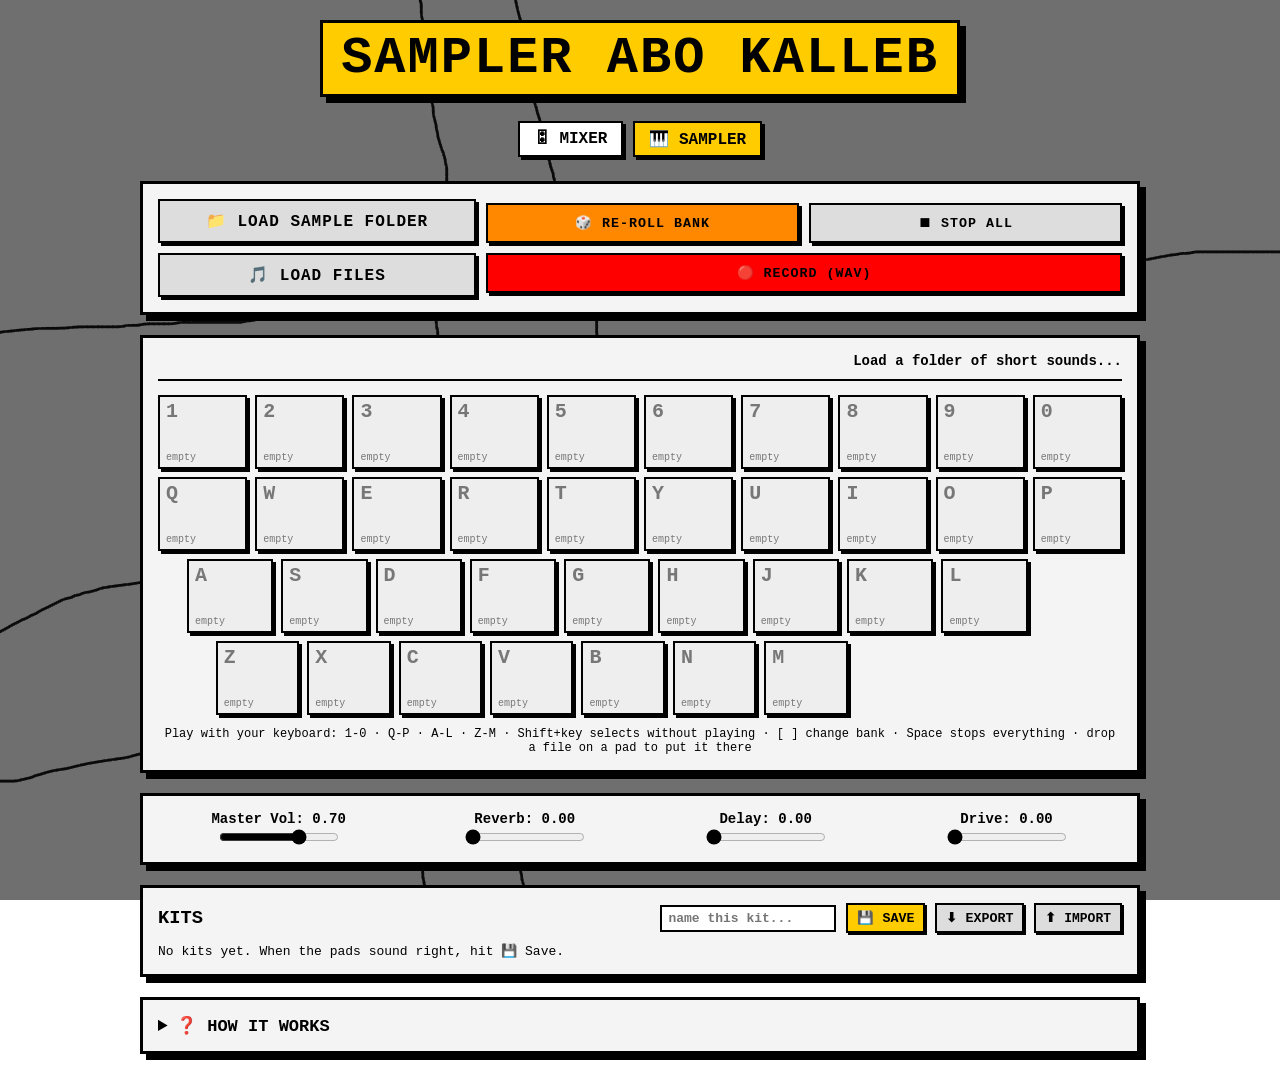
==== sampler.html @ 79e9f361 "Add the sampler: short sounds on the computer keyboard sampler.html maps up to 36 sounds per bank to" ====
<!DOCTYPE html>
<html lang="en">
<head>
    <meta charset="UTF-8">
    <meta name="viewport" content="width=device-width, initial-scale=1.0">
    <title>🐋 AL HUT Sampler 🐋</title>
    <link rel="stylesheet" href="shared/style.css">
    <style>
        .page-title {
            margin: 0 auto 4px; font-size: clamp(28px, 7vw, 52px); text-transform: uppercase; letter-spacing: 2px;
            background: var(--accent); border: 3px solid var(--border-color); box-shadow: 6px 6px 0 var(--border-color);
            padding: 6px 18px; text-align: center;
        }

        .bank-bar { display: flex; gap: 8px; flex-wrap: wrap; align-items: center; }
        .bank-bar button { padding: 6px 10px; font-size: 13px; }

        /* the pad grid mirrors the keyboard: each row is offset like the real keys */
        .pads { display: flex; flex-direction: column; gap: 8px; margin-top: 14px; }
        .pad-row { display: grid; grid-template-columns: repeat(10, minmax(0, 1fr)); gap: 8px; }
        .pad-row[data-row="2"] { padding-left: 3%; }
        .pad-row[data-row="3"] { padding-left: 6%; }
        .pad {
            position: relative; min-height: 74px; padding: 5px 6px 4px; box-sizing: border-box;
            background: #fff; border: 2px solid var(--border-color); box-shadow: 3px 3px 0 var(--border-color);
            cursor: pointer; user-select: none; touch-action: none; overflow: hidden;
            display: flex; flex-direction: column; justify-content: space-between;
        }
        .pad.empty { background: #eee; color: #777; }
        .pad.selected { outline: 3px solid var(--sync); outline-offset: 1px; }
        .pad.on { background: var(--accent); }
        .pad.hit { transform: translate(2px, 2px); box-shadow: 1px 1px 0 var(--border-color); background: var(--success); }
        .pad.loading { opacity: 0.5; }
        .pad-key { font-size: 20px; font-weight: bold; line-height: 1; }
        .pad-mode { position: absolute; top: 5px; right: 6px; font-size: 10px; font-weight: bold; }
        .pad-name { font-size: 10px; white-space: nowrap; overflow: hidden; text-overflow: ellipsis; }
        .pad canvas { width: 100%; height: 18px; display: block; }

        .editor-head { display: flex; align-items: center; gap: 10px; flex-wrap: wrap; }
        .editor-name { flex: 1; min-width: 160px; font-weight: bold; overflow: hidden; text-overflow: ellipsis; white-space: nowrap; }
        canvas#ed-wave {
            width: 100%; height: 90px; display: block; margin: 12px 0; box-sizing: border-box;
            border: 2px solid var(--border-color); background: #fff; cursor: ew-resize; touch-action: pan-y;
        }
        .ed-controls { display: flex; gap: 14px; flex-wrap: wrap; align-items: center; justify-content: space-around; }
        .seg { display: flex; }
        .seg button { box-shadow: none; padding: 6px 10px; font-size: 12px; background: #ddd; }
        .seg button + button { border-left: 0; }
        .seg button.btn-on { background: var(--accent); }
        .ed-actions { display: flex; gap: 8px; flex-wrap: wrap; margin-top: 14px; }
        #editor[hidden] { display: none; }

        @media (max-width: 700px) {
            .pad-row { gap: 4px; }
            .pad { min-height: 54px; padding: 3px; }
            .pad-key { font-size: 15px; }
            .pad-name, .pad canvas, .pad-mode { display: none; }
            .pad.mode-loop, .pad.mode-gate { border-style: dashed; }
        }
    </style>
</head>
<body>

    <a href="/" class="back-btn" title="Back to main" aria-label="Back to main" hidden>←</a>
    <script>
        // Only on the home site; on itch.io, GitHub or a local copy there is no "main" to go back to.
        if (/(^|\.)alhutmusic\.com$/.test(location.hostname)) document.querySelector('.back-btn').hidden = false;
    </script>

    <div id="drop-overlay" hidden>Drop a folder to fill the pads, or drop a file onto one pad</div>

    <div class="container">
        <h1 class="page-title">Sampler Abo Kalleb</h1>
        <div class="page-tabs"><a href="index.html">🎛 Mixer</a><a href="sampler.html" class="current">🎹 Sampler</a></div>

        <div class="frame row">
            <div class="col">
                <label for="folder-upload" class="file-label">📁 Load Sample Folder</label>
                <input type="file" id="folder-upload" webkitdirectory directory multiple>
                <label for="files-upload" class="file-label">🎵 Load Files</label>
                <input type="file" id="files-upload" multiple accept="audio/*,.mp3,.wav,.flac,.ogg,.oga,.m4a,.aac,.aif,.aiff,.opus,.webm">
            </div>
            <div class="col" style="flex: 2;">
                <div class="row">
                    <button class="btn-orange" style="flex: 1;" onclick="rerollBank()" title="Fill every pad of this bank with other sounds from its folder">🎲 Re-roll Bank</button>
                    <button class="btn-grey" style="flex: 1;" onclick="stopAll()" title="Space">⏹ Stop All</button>
                </div>
                <div class="row">
                    <button id="btn-record" class="btn-record" style="flex: 1;" onclick="toggleRecord()">🔴 RECORD (WAV)</button>
                </div>
            </div>
        </div>

        <div class="frame">
            <div class="row" style="border-bottom: 2px solid var(--border-color); padding-bottom: 10px;">
                <div class="bank-bar" id="bank-bar"></div>
                <div id="status-label">Load a folder of short sounds...</div>
            </div>
            <div class="pads" id="pads"></div>
            <div class="hint">Play with your keyboard: 1-0 · Q-P · A-L · Z-M · Shift+key selects without playing · [ ] change bank · Space stops everything · drop a file on a pad to put it there</div>
        </div>

        <div class="frame" id="editor" hidden>
            <div class="editor-head">
                <h3 id="ed-key">Pad</h3>
                <span class="editor-name" id="ed-name"></span>
                <button class="btn-small" onclick="previewSelected()">▶ Play</button>
            </div>
            <canvas id="ed-wave" title="Drag to set where the sound starts and ends"></canvas>
            <div class="ed-controls">
                <div class="seg" id="ed-mode">
                    <button data-mode="shot" title="Plays to the end every time you hit it">One-shot</button>
                    <button data-mode="gate" title="Plays while the key is held">Hold</button>
                    <button data-mode="loop" title="First hit starts a loop, next hit stops it">Loop</button>
                </div>
                <div class="slider-container">
                    <label>Vol: <span id="ed-val-vol"></span></label>
                    <input type="range" id="ed-vol" min="0" max="1.5" step="0.01">
                </div>
                <div class="slider-container">
                    <label>Pitch: <span id="ed-val-pitch"></span></label>
                    <input type="range" id="ed-pitch" min="-24" max="24" step="1">
                </div>
                <div class="slider-container">
                    <label>Pan: <span id="ed-val-pan"></span></label>
                    <input type="range" id="ed-pan" min="-1" max="1" step="0.01">
                </div>
                <label class="bpm-box" title="Pads in the same group cut each other off, like an open and closed hi-hat">Choke
                    <select id="ed-choke">
                        <option value="0">none</option><option value="1">1</option><option value="2">2</option><option value="3">3</option><option value="4">4</option>
                    </select>
                </label>
                <button class="btn-grey btn-small" id="ed-reverse" title="Play backwards">⇆ Reverse</button>
            </div>
            <div class="ed-actions">
                <button class="btn-orange btn-small" onclick="rerollPad(selectedBank(), selected)" title="Swap in another sound from this folder">🎲 Re-roll</button>
                <button class="btn-grey btn-small" onclick="chopSelected(4)" title="Cut this sound into equal parts on this pad and the ones after it">✂ Chop 4</button>
                <button class="btn-grey btn-small" onclick="chopSelected(8)">✂ Chop 8</button>
                <button class="btn-grey btn-small" onclick="chopSelected(16)">✂ Chop 16</button>
                <button class="btn-grey btn-small" onclick="resetTrim()">↔ Full Length</button>
                <button class="btn-grey btn-small" onclick="clearPad()">✕ Clear Pad</button>
            </div>
        </div>

        <div class="frame">
            <div class="row" style="justify-content: space-around;">
                <div class="slider-container">
                    <label>Master Vol: <span id="val-master">0.70</span></label>
                    <input type="range" id="sl-master" min="0" max="1" value="0.7" step="0.01">
                </div>
                <div class="slider-container">
                    <label>Reverb: <span id="val-reverb">0.00</span></label>
                    <input type="range" id="sl-reverb" min="0" max="1" value="0" step="0.01">
                </div>
                <div class="slider-container">
                    <label>Delay: <span id="val-delay">0.00</span></label>
                    <input type="range" id="sl-delay" min="0" max="1" value="0" step="0.01">
                </div>
                <div class="slider-container">
                    <label>Drive: <span id="val-drive">0.00</span></label>
                    <input type="range" id="sl-drive" min="0" max="1" value="0" step="0.01">
                </div>
            </div>
        </div>

        <div class="frame">
            <div class="row">
                <h3>Kits</h3>
                <div class="row" style="justify-content: flex-end;">
                    <input type="text" id="kit-name" placeholder="name this kit..." maxlength="80">
                    <button class="btn-small" onclick="saveKit()">💾 Save</button>
                    <button class="btn-grey btn-small" onclick="exportKits()">⬇ Export</button>
                    <label for="kit-import" class="file-label btn-small">⬆ Import</label>
                    <input type="file" id="kit-import" accept=".json,application/json">
                </div>
            </div>
            <div id="kit-list"></div>
        </div>

        <details class="frame">
            <summary>❓ How it works</summary>
            <p>Load a folder of short sounds (or drop one anywhere). Each subfolder becomes a <b>bank</b> of up to 36 pads, laid out like your keyboard. Hit the keys to play. Everything stays on your computer; nothing is uploaded.</p>
            <ul>
                <li>Click a pad (or Shift+its key) to edit it: drag on the waveform to set where it starts and ends, pick <b>One-shot</b>, <b>Hold</b> (plays while the key is down) or <b>Loop</b> (hit once to start, again to stop), and set volume, pitch, pan and reverse.</li>
                <li><b>Choke</b> groups cut each other off: put an open and a closed hi-hat in the same group.</li>
                <li><b>🎲 Re-roll</b> swaps a pad, or the whole bank, for other sounds from the same folder, so the archive keeps surprising you.</li>
                <li><b>✂ Chop</b> cuts a longer sound into 4, 8 or 16 equal parts across the following pads.</li>
                <li>Drop a single file onto a pad to put it there. Pads keep the first 30 s of a sound (2 minutes when dropped on a pad).</li>
                <li><b>Kits</b> remember which sound sits on which key with all its settings. Load the same folder later and recall them.</li>
                <li><b>RECORD</b> captures what you play to a WAV file. Works on the keyboard layout you have, Arabic included: it's the key position that counts.</li>
            </ul>
        </details>
    </div>

    <script src="shared/core.js"></script>
    <script src="shared/dsp.js"></script>
    <script src="shared/master.js"></script>
    <script src="shared/recorder.js"></script>
    <script src="sampler.js"></script>
</body>
</html>
---- shared/style.css ----
/* Shared look for the mixer and the sampler: brutalist, raw. */
:root {
    /* Brutalist, raw color palette */
    --bg: #ffffff;
    --panel: #f4f4f4;
    --text: #000000;
    --accent: #ffcc00;
    --border-color: #000000;

    --success: #00ff00;
    --warning: #ff8800;
    --danger: #ff0000;

    --ambient: #990099;
    --sync: #00ffff;
}

body {
    font-family: 'Courier New', Courier, monospace;
    background-color: #ffffff;
    color: var(--text);
    margin: 0; padding: 20px;
    display: flex; flex-direction: column; align-items: center;
}
/* The animated background lives on its own fixed layer: scrolling no longer repaints it every frame. */
body::before {
    content: ''; position: fixed; inset: 0; z-index: -1;
    background: url('../your_background.gif') repeat;
    will-change: transform;
}

.main-logo {
    display: block; margin: 0 auto 20px auto; max-width: 100%; width: 400px; height: auto;
}

.container {
    width: 100%; max-width: 1000px;
    display: flex; flex-direction: column; gap: 20px;
}

.frame {
    background: var(--panel); padding: 15px;
    border: 3px solid var(--border-color);
    box-shadow: 6px 6px 0px var(--border-color);
    border-radius: 0;
}
.frame h3, #drawer h3 { margin: 0; color: var(--border-color); text-transform: uppercase; }

.row { display: flex; justify-content: space-between; align-items: center; gap: 10px; flex-wrap: wrap; }
.col { display: flex; flex-direction: column; flex: 1; gap: 10px; }

button {
    border: 2px solid var(--border-color); padding: 10px 15px; border-radius: 0;
    color: #000; font-weight: bold; cursor: pointer; transition: 0.1s;
    background-color: var(--accent); text-transform: uppercase;
    letter-spacing: 1px; box-shadow: 3px 3px 0px var(--border-color);
    font-family: inherit;
}
button:hover { transform: translate(2px, 2px); box-shadow: 1px 1px 0px var(--border-color); }
button:disabled { opacity: 0.5; cursor: not-allowed; }

.btn-grey { background: #dddddd; }
.btn-orange { background: var(--warning); }
.btn-play { background: var(--success); font-size: 16px; flex: 2; }
.btn-record { background: var(--danger); }
.btn-small { padding: 5px 9px; box-shadow: 2px 2px 0px var(--border-color); letter-spacing: 0; }
.btn-on { background: var(--accent) !important; }

input[type="file"] { display: none; }
.file-label {
    background-color: #dddddd; padding: 10px 15px; border: 2px solid var(--border-color);
    box-shadow: 3px 3px 0px var(--border-color); cursor: pointer; font-weight: bold;
    display: inline-block; text-align: center; color: #000; text-transform: uppercase;
    letter-spacing: 1px; transition: 0.1s;
}
.file-label:hover { background-color: #bbbbbb; transform: translate(2px, 2px); box-shadow: 1px 1px 0px var(--border-color); }
.file-label.btn-small { padding: 5px 9px; box-shadow: 2px 2px 0px var(--border-color); letter-spacing: 0; font-size: 13px; }

.slider-container { display: flex; flex-direction: column; align-items: center; font-size: 14px; color: #000; font-weight: bold; }
/* pan-y: a vertical swipe that starts on a slider scrolls the page instead of grabbing the knob */
input[type="range"] { cursor: pointer; width: 120px; accent-color: #000; touch-action: pan-y; }
input[type="number"], input[type="text"], select {
    font-family: inherit; font-weight: bold; font-size: 13px; color: #000; background: #fff;
    border: 2px solid var(--border-color); border-radius: 0; padding: 4px 6px;
}
input[type="number"] { width: 64px; }
select.btn-select {
    background: #dddddd; padding: 9px 8px; font-size: 13px; text-transform: uppercase;
    box-shadow: 3px 3px 0px var(--border-color); cursor: pointer;
}
select.btn-select.btn-on { background: var(--accent); }

#status-label { font-size: 14px; color: #000; text-align: right; font-weight: bold; flex: 1; min-width: 160px; }
.hint { font-size: 12px; margin-top: 12px; text-align: center; }
.mode-bar { display: flex; gap: 10px; flex-wrap: wrap; align-items: center; }
.bpm-box { display: flex; align-items: center; gap: 6px; font-weight: bold; font-size: 14px; }

.role-row, .snap-row {
    display: flex; align-items: center; gap: 12px; flex-wrap: wrap;
    background: #fff; border: 2px solid var(--border-color); padding: 8px 10px; margin-top: 10px;
}
.role-name, .snap-name { flex: 1; min-width: 140px; font-weight: bold; overflow: hidden; text-overflow: ellipsis; white-space: nowrap; }
.role-row label { font-weight: bold; font-size: 13px; }
.snap-info { font-size: 12px; }
.empty-note { font-size: 13px; margin-top: 10px; }
#roles-removed { margin-top: 14px; display: flex; gap: 8px; flex-wrap: wrap; align-items: center; font-size: 13px; font-weight: bold; }

details.frame summary { cursor: pointer; font-weight: bold; text-transform: uppercase; font-size: 17px; }
details.frame p, details.frame li { font-size: 14px; line-height: 1.5; }
/* settings drawer */
.menu-btn {
    position: fixed; top: 14px; right: 14px; z-index: 30;
    font-size: 22px; padding: 6px 13px; line-height: 1; background: #fff;
}
/* back to the main site, mirrors the settings button on the left */
.back-btn {
    position: fixed; top: 14px; left: 14px; z-index: 30;
    border: 2px solid var(--border-color); box-shadow: 3px 3px 0px var(--border-color);
    font-size: 22px; font-weight: bold; padding: 6px 13px; line-height: 1;
    background: #fff; color: #000; text-decoration: none; transition: 0.1s;
}
.back-btn:hover { transform: translate(2px, 2px); box-shadow: 1px 1px 0px var(--border-color); background: var(--accent); }
#drawer {
    position: fixed; top: 0; right: 0; height: 100%; width: min(440px, 100%); box-sizing: border-box;
    background: var(--panel); border-left: 3px solid var(--border-color); box-shadow: -6px 0 0 var(--border-color);
    padding: 18px 16px 40px; overflow-y: auto; z-index: 40;
    transform: translateX(110%); transition: transform 0.25s ease; visibility: hidden;
}
#drawer.open { transform: none; visibility: visible; }
#drawer h4 { margin: 22px 0 6px; text-transform: uppercase; font-size: 15px; border-bottom: 2px solid var(--border-color); padding-bottom: 4px; }
#drawer p { font-size: 13px; margin: 6px 0; line-height: 1.4; }
#drawer-backdrop { position: fixed; inset: 0; background: rgba(0, 0, 0, 0.25); z-index: 35; }
#drawer-backdrop[hidden] { display: none; }

#drop-overlay {
    position: fixed; inset: 0; z-index: 50; pointer-events: none;
    display: flex; align-items: center; justify-content: center;
    background: rgba(255, 204, 0, 0.85); border: 8px dashed #000;
    font-size: 28px; font-weight: bold; text-transform: uppercase; text-align: center; padding: 20px;
}
#drop-overlay[hidden] { display: none; }

@media (max-width: 600px) {
    body { padding: 10px; }
    .menu-btn { top: 8px; right: 8px; }
    .back-btn { top: 8px; left: 8px; }
}

/* switch between the mixer and the sampler */
.page-tabs { display: flex; justify-content: center; gap: 10px; margin-bottom: 4px; }
.page-tabs a {
    border: 2px solid var(--border-color); box-shadow: 3px 3px 0 var(--border-color); background: #fff;
    color: #000; text-decoration: none; font-weight: bold; text-transform: uppercase; padding: 6px 14px;
}
.page-tabs a:hover { transform: translate(2px, 2px); box-shadow: 1px 1px 0 var(--border-color); }
.page-tabs a.current { background: var(--accent); }
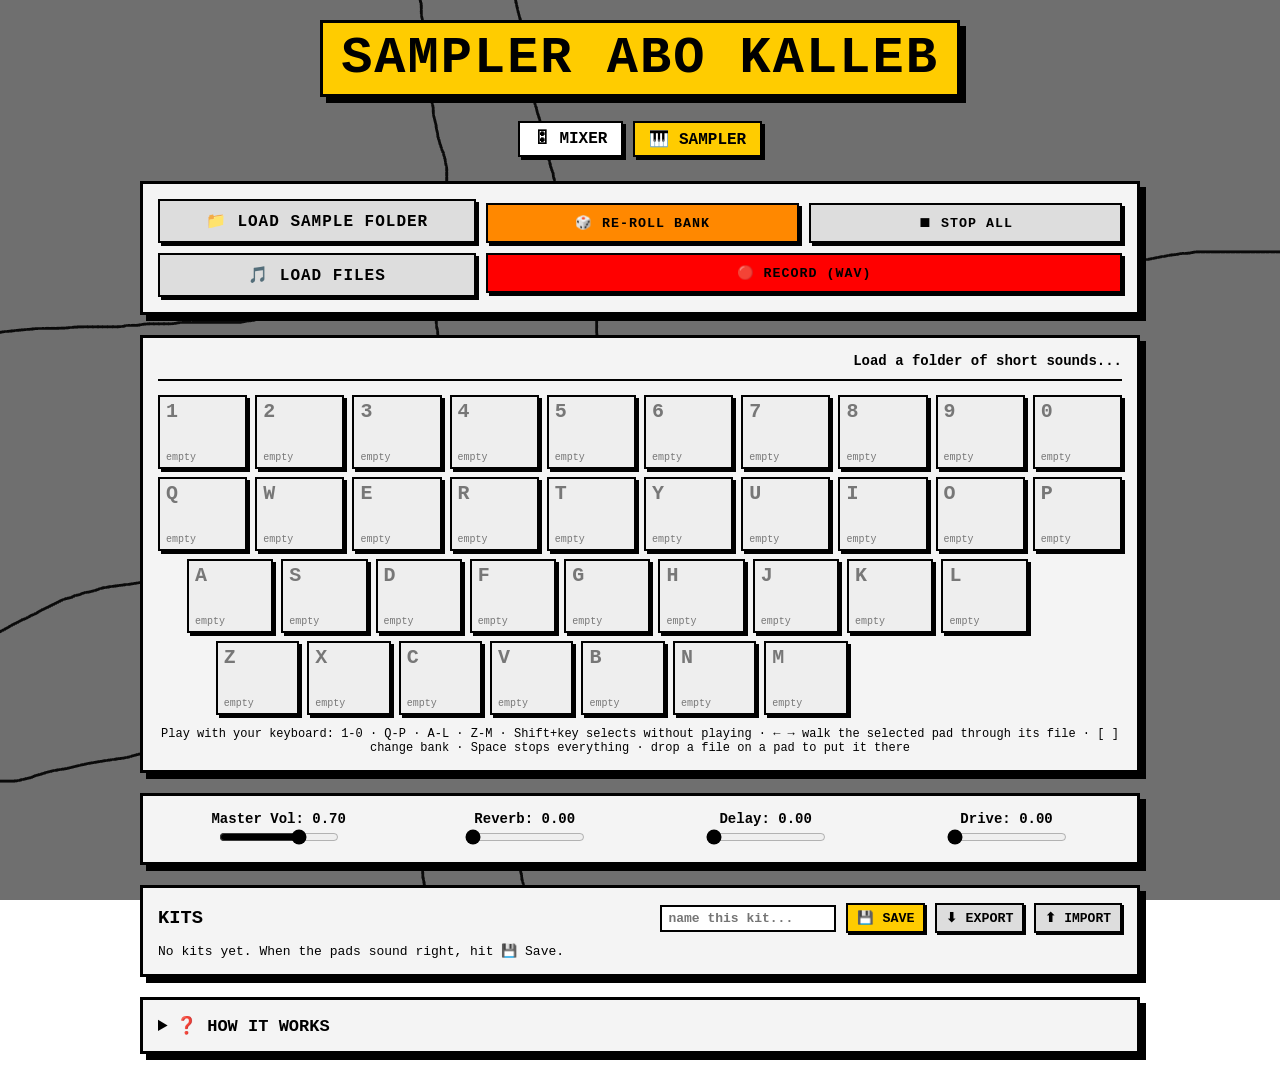
==== commit 2f05bff5: "Sampler: drag the selected part to move it, step it through the file with arrows Co-Authored-By: Cla" ====
--- a/sampler.html
+++ b/sampler.html
@@ -97,16 +97,18 @@
                 <div id="status-label">Load a folder of short sounds...</div>
             </div>
             <div class="pads" id="pads"></div>
-            <div class="hint">Play with your keyboard: 1-0 · Q-P · A-L · Z-M · Shift+key selects without playing · [ ] change bank · Space stops everything · drop a file on a pad to put it there</div>
+            <div class="hint">Play with your keyboard: 1-0 · Q-P · A-L · Z-M · Shift+key selects without playing · ← → walk the selected pad through its file · [ ] change bank · Space stops everything · drop a file on a pad to put it there</div>
         </div>
 
         <div class="frame" id="editor" hidden>
             <div class="editor-head">
                 <h3 id="ed-key">Pad</h3>
                 <span class="editor-name" id="ed-name"></span>
+                <button class="btn-grey btn-small" onclick="stepRegion(-1)" title="Move the part one length back (←)">◀</button>
                 <button class="btn-small" onclick="previewSelected()">▶ Play</button>
-            </div>
-            <canvas id="ed-wave" title="Drag to set where the sound starts and ends"></canvas>
+                <button class="btn-grey btn-small" onclick="stepRegion(1)" title="Move the part one length forward (→)">▶▶</button>
+            </div>
+            <canvas id="ed-wave" title="Drag the red edges to trim, drag the yellow part to move it"></canvas>
             <div class="ed-controls">
                 <div class="seg" id="ed-mode">
                     <button data-mode="shot" title="Plays to the end every time you hit it">One-shot</button>
@@ -181,7 +183,7 @@
             <summary>❓ How it works</summary>
             <p>Load a folder of short sounds (or drop one anywhere). Each subfolder becomes a <b>bank</b> of up to 36 pads, laid out like your keyboard. Hit the keys to play. Everything stays on your computer; nothing is uploaded.</p>
             <ul>
-                <li>Click a pad (or Shift+its key) to edit it: drag on the waveform to set where it starts and ends, pick <b>One-shot</b>, <b>Hold</b> (plays while the key is down) or <b>Loop</b> (hit once to start, again to stop), and set volume, pitch, pan and reverse.</li>
+                <li>Click a pad (or Shift+its key) to edit it: drag the red edges on the waveform to trim it, drag the yellow part to move it along the file (or step it with ← →), pick <b>One-shot</b>, <b>Hold</b> (plays while the key is down) or <b>Loop</b> (hit once to start, again to stop), and set volume, pitch, pan and reverse.</li>
                 <li><b>Choke</b> groups cut each other off: put an open and a closed hi-hat in the same group.</li>
                 <li><b>🎲 Re-roll</b> swaps a pad, or the whole bank, for other sounds from the same folder, so the archive keeps surprising you.</li>
                 <li><b>✂ Chop</b> cuts a longer sound into 4, 8 or 16 equal parts across the following pads.</li>
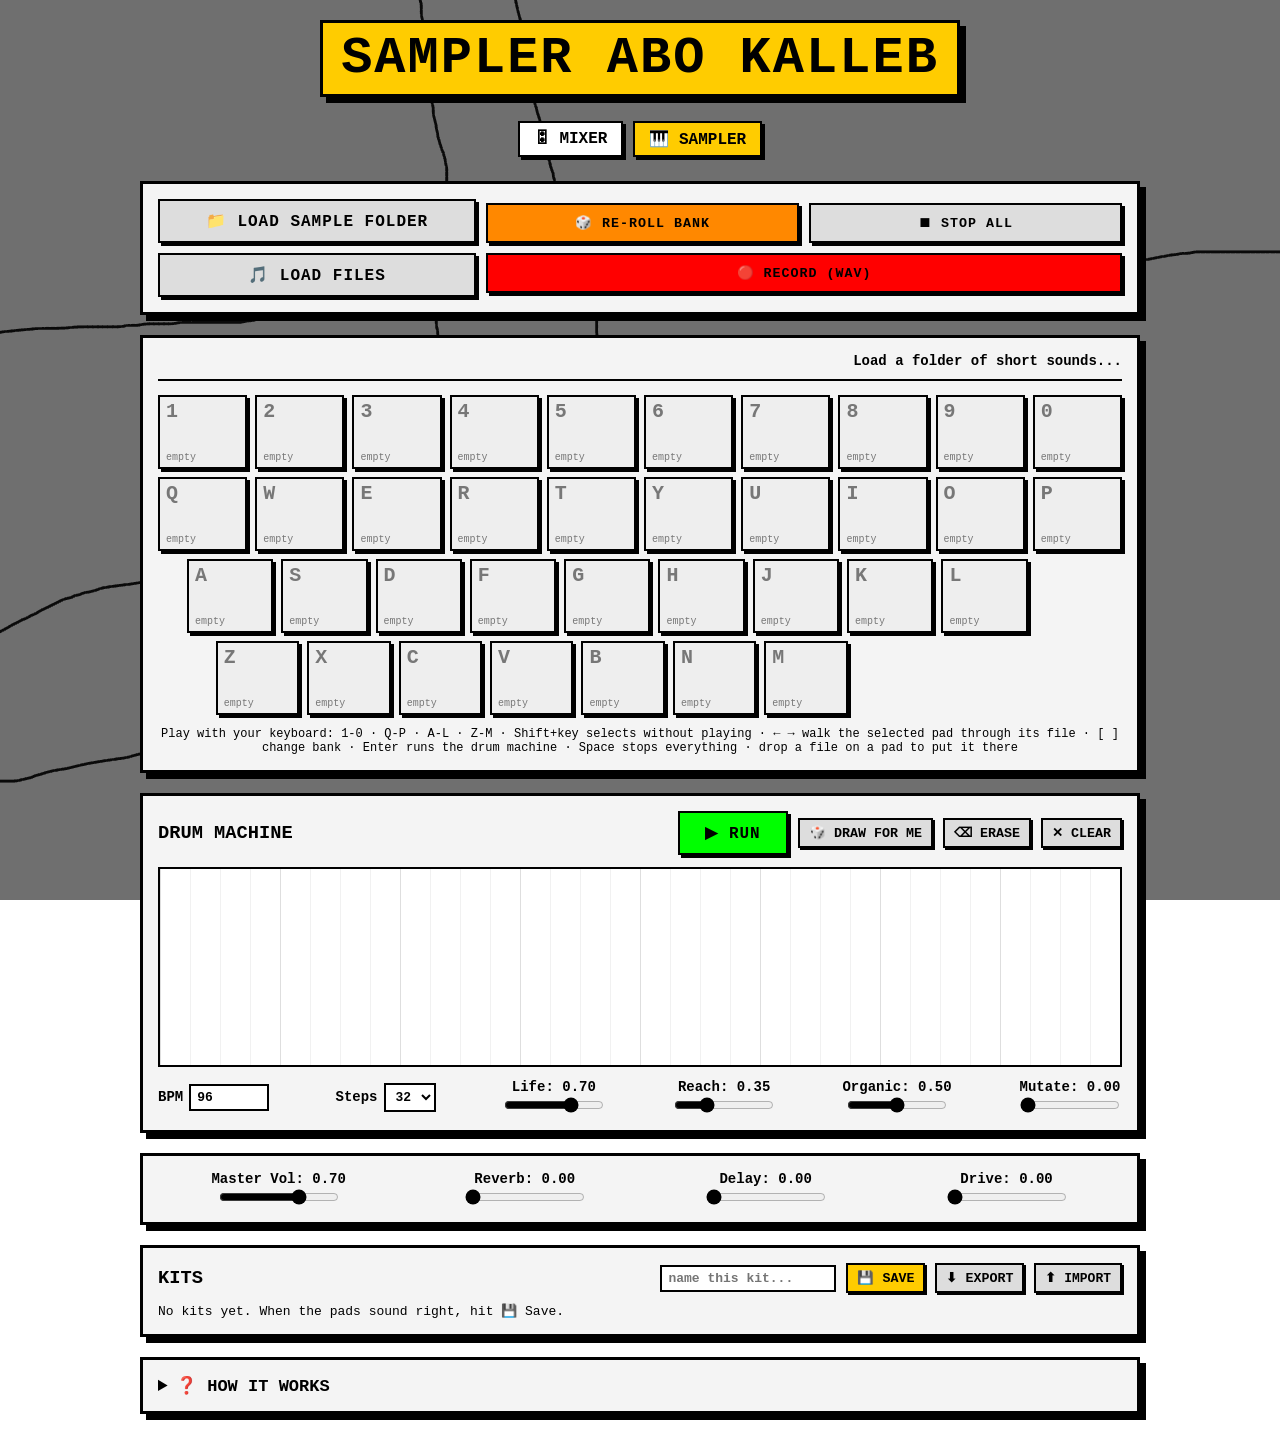
==== commit efab9848: "Sampler: drum machine guided by a drawn line Pads become elements with a click (pulse / drift / off)" ====
--- a/sampler.html
+++ b/sampler.html
@@ -33,8 +33,26 @@
         .pad.loading { opacity: 0.5; }
         .pad-key { font-size: 20px; font-weight: bold; line-height: 1; }
         .pad-mode { position: absolute; top: 5px; right: 6px; font-size: 10px; font-weight: bold; }
-        .pad-name { font-size: 10px; white-space: nowrap; overflow: hidden; text-overflow: ellipsis; }
+        .pad-name { padding-right: 16px; font-size: 10px; white-space: nowrap; overflow: hidden; text-overflow: ellipsis; }
         .pad canvas { width: 100%; height: 18px; display: block; }
+        /* drum machine state: hollow = off, yellow = pulse, green = drift */
+        .pad-seq {
+            position: absolute; right: 4px; bottom: 4px; width: 14px; height: 14px; box-sizing: border-box;
+            border: 2px solid var(--border-color); border-radius: 50%; background: #fff; cursor: pointer;
+        }
+        .pad-seq::after { content: ''; position: absolute; inset: -8px; }   /* bigger target for fingers */
+        .pad.empty .pad-seq { display: none; }
+        .pad.seq-1 .pad-seq { background: var(--accent); }
+        .pad.seq-2 .pad-seq { background: #00c896; }
+        .pad.seq-1 { border-color: #b38f00; }
+        .pad.seq-2 { border-color: #00a878; }
+
+        .machine-controls { display: flex; gap: 14px; flex-wrap: wrap; align-items: center; justify-content: space-between; margin-top: 12px; }
+        .machine-controls .slider-container input { width: 100px; }
+        canvas#m-draw {
+            width: 100%; height: 200px; display: block; margin-top: 12px; box-sizing: border-box;
+            border: 2px solid var(--border-color); background: #fff; cursor: crosshair; touch-action: none;
+        }
 
         .editor-head { display: flex; align-items: center; gap: 10px; flex-wrap: wrap; }
         .editor-name { flex: 1; min-width: 160px; font-weight: bold; overflow: hidden; text-overflow: ellipsis; white-space: nowrap; }
@@ -55,6 +73,7 @@
             .pad { min-height: 54px; padding: 3px; }
             .pad-key { font-size: 15px; }
             .pad-name, .pad canvas, .pad-mode { display: none; }
+            canvas#m-draw { height: 160px; }
             .pad.mode-loop, .pad.mode-gate { border-style: dashed; }
         }
     </style>
@@ -97,7 +116,42 @@
                 <div id="status-label">Load a folder of short sounds...</div>
             </div>
             <div class="pads" id="pads"></div>
-            <div class="hint">Play with your keyboard: 1-0 · Q-P · A-L · Z-M · Shift+key selects without playing · ← → walk the selected pad through its file · [ ] change bank · Space stops everything · drop a file on a pad to put it there</div>
+            <div class="hint">Play with your keyboard: 1-0 · Q-P · A-L · Z-M · Shift+key selects without playing · ← → walk the selected pad through its file · [ ] change bank · Enter runs the drum machine · Space stops everything · drop a file on a pad to put it there</div>
+        </div>
+
+        <div class="frame">
+            <div class="row">
+                <h3>Drum Machine</h3>
+                <div class="row" style="justify-content: flex-end;">
+                    <button id="m-run" class="btn-play" style="flex: none; min-width: 110px; white-space: nowrap;" onclick="toggleMachine()" title="Enter">▶ Run</button>
+                    <button class="btn-grey btn-small" onclick="randomDrawing()">🎲 Draw for me</button>
+                    <button class="btn-grey btn-small" id="m-erase" onclick="toggleErase()" title="Or draw with Shift / right mouse button">⌫ Erase</button>
+                    <button class="btn-grey btn-small" onclick="clearDrawing()">✕ Clear</button>
+                </div>
+            </div>
+            <canvas id="m-draw" title="Draw a line: elements close to it play, gaps are rests. Shift or right button erases."></canvas>
+            <div class="machine-controls">
+                <label class="bpm-box">BPM <input type="number" id="m-bpm" min="40" max="240" step="1" value="96"></label>
+                <label class="bpm-box">Steps
+                    <select id="m-steps"><option value="16">16</option><option value="32" selected>32</option><option value="64">64</option></select>
+                </label>
+                <div class="slider-container" title="How much the elements play">
+                    <label>Life: <span id="m-life-val"></span></label>
+                    <input type="range" id="m-life" min="0" max="1" step="0.01" value="0.7">
+                </div>
+                <div class="slider-container" title="How far from the line an element still hears it">
+                    <label>Reach: <span id="m-spread-val"></span></label>
+                    <input type="range" id="m-spread" min="0.08" max="1" step="0.01" value="0.35">
+                </div>
+                <div class="slider-container" title="Loose timing, swing, flams, detune">
+                    <label>Organic: <span id="m-organic-val"></span></label>
+                    <input type="range" id="m-organic" min="0" max="1" step="0.01" value="0.5">
+                </div>
+                <div class="slider-container" title="The line moves a little every loop">
+                    <label>Mutate: <span id="m-mutate-val"></span></label>
+                    <input type="range" id="m-mutate" min="0" max="1" step="0.01" value="0">
+                </div>
+            </div>
         </div>
 
         <div class="frame" id="editor" hidden>
@@ -184,6 +238,7 @@
             <p>Load a folder of short sounds (or drop one anywhere). Each subfolder becomes a <b>bank</b> of up to 36 pads, laid out like your keyboard. Hit the keys to play. Everything stays on your computer; nothing is uploaded.</p>
             <ul>
                 <li>Click a pad (or Shift+its key) to edit it: drag the red edges on the waveform to trim it, drag the yellow part to move it along the file (or step it with ← →), pick <b>One-shot</b>, <b>Hold</b> (plays while the key is down) or <b>Loop</b> (hit once to start, again to stop), and set volume, pitch, pan and reverse.</li>
+                <li><b>Drum machine</b>: click the small dot on a pad to make it an element. Once = <b>pulse</b> (yellow, plays on the beat grid), twice = <b>drift</b> (green, calls out freely, off the beat, a little detuned), three times = off. Then <b>draw a line</b>: each element sits at its own height (its lane), and the closer the line passes to it, the more it plays. Gaps in the line are rests for the pulse; drifting elements keep calling. <b>Life</b> is how busy it gets, <b>Reach</b> how far from the line elements still respond, <b>Organic</b> loosens timing with swing, flams and detune, and <b>Mutate</b> lets the line move a little every loop. You can still play the keys on top. Kits save the drawing too.</li>
                 <li><b>Choke</b> groups cut each other off: put an open and a closed hi-hat in the same group.</li>
                 <li><b>🎲 Re-roll</b> swaps a pad, or the whole bank, for other sounds from the same folder, so the archive keeps surprising you.</li>
                 <li><b>✂ Chop</b> cuts a longer sound into 4, 8 or 16 equal parts across the following pads.</li>
@@ -199,5 +254,6 @@
     <script src="shared/master.js"></script>
     <script src="shared/recorder.js"></script>
     <script src="sampler.js"></script>
+    <script src="machine.js"></script>
 </body>
 </html>
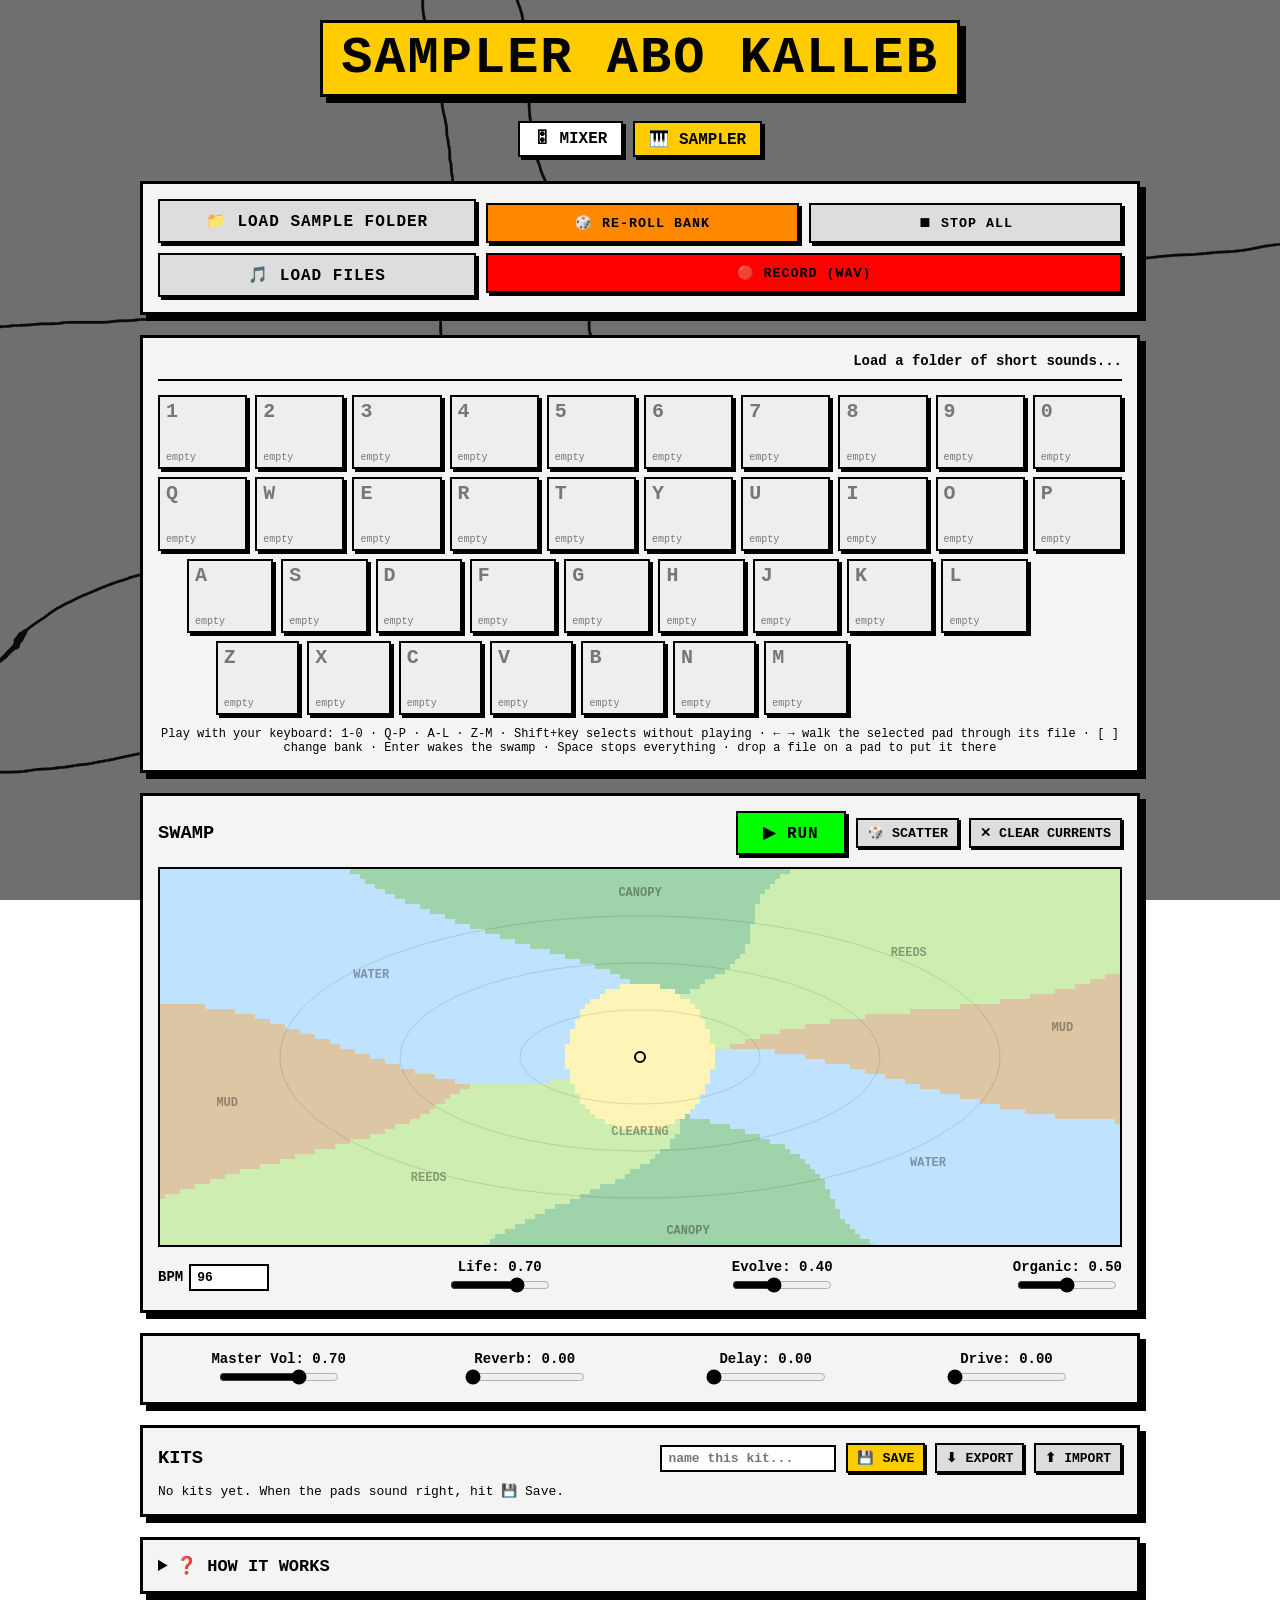
==== commit a7306e0e: "Sampler: replace the drawn line with a living swamp map Pads become creatures on a map. Distance to " ====
--- a/sampler.html
+++ b/sampler.html
@@ -49,8 +49,8 @@
 
         .machine-controls { display: flex; gap: 14px; flex-wrap: wrap; align-items: center; justify-content: space-between; margin-top: 12px; }
         .machine-controls .slider-container input { width: 100px; }
-        canvas#m-draw {
-            width: 100%; height: 200px; display: block; margin-top: 12px; box-sizing: border-box;
+        canvas#m-map {
+            width: 100%; height: 380px; display: block; margin-top: 12px; box-sizing: border-box;
             border: 2px solid var(--border-color); background: #fff; cursor: crosshair; touch-action: none;
         }
 
@@ -73,7 +73,7 @@
             .pad { min-height: 54px; padding: 3px; }
             .pad-key { font-size: 15px; }
             .pad-name, .pad canvas, .pad-mode { display: none; }
-            canvas#m-draw { height: 160px; }
+            canvas#m-map { height: 160px; }
             .pad.mode-loop, .pad.mode-gate { border-style: dashed; }
         }
     </style>
@@ -116,40 +116,32 @@
                 <div id="status-label">Load a folder of short sounds...</div>
             </div>
             <div class="pads" id="pads"></div>
-            <div class="hint">Play with your keyboard: 1-0 · Q-P · A-L · Z-M · Shift+key selects without playing · ← → walk the selected pad through its file · [ ] change bank · Enter runs the drum machine · Space stops everything · drop a file on a pad to put it there</div>
+            <div class="hint">Play with your keyboard: 1-0 · Q-P · A-L · Z-M · Shift+key selects without playing · ← → walk the selected pad through its file · [ ] change bank · Enter wakes the swamp · Space stops everything · drop a file on a pad to put it there</div>
         </div>
 
         <div class="frame">
             <div class="row">
-                <h3>Drum Machine</h3>
+                <h3>Swamp</h3>
                 <div class="row" style="justify-content: flex-end;">
                     <button id="m-run" class="btn-play" style="flex: none; min-width: 110px; white-space: nowrap;" onclick="toggleMachine()" title="Enter">▶ Run</button>
-                    <button class="btn-grey btn-small" onclick="randomDrawing()">🎲 Draw for me</button>
-                    <button class="btn-grey btn-small" id="m-erase" onclick="toggleErase()" title="Or draw with Shift / right mouse button">⌫ Erase</button>
-                    <button class="btn-grey btn-small" onclick="clearDrawing()">✕ Clear</button>
-                </div>
-            </div>
-            <canvas id="m-draw" title="Draw a line: elements close to it play, gaps are rests. Shift or right button erases."></canvas>
+                    <button class="btn-grey btn-small" onclick="scatterCreatures()">🎲 Scatter</button>
+                    <button class="btn-grey btn-small" onclick="clearCurrents()">✕ Clear Currents</button>
+                </div>
+            </div>
+            <canvas id="m-map" title="Drag a creature to move or throw it. Draw on empty water to make a current. Shift or right button erases currents."></canvas>
             <div class="machine-controls">
                 <label class="bpm-box">BPM <input type="number" id="m-bpm" min="40" max="240" step="1" value="96"></label>
-                <label class="bpm-box">Steps
-                    <select id="m-steps"><option value="16">16</option><option value="32" selected>32</option><option value="64">64</option></select>
-                </label>
-                <div class="slider-container" title="How much the elements play">
+                <div class="slider-container" title="How much the creatures play">
                     <label>Life: <span id="m-life-val"></span></label>
                     <input type="range" id="m-life" min="0" max="1" step="0.01" value="0.7">
                 </div>
-                <div class="slider-container" title="How far from the line an element still hears it">
-                    <label>Reach: <span id="m-spread-val"></span></label>
-                    <input type="range" id="m-spread" min="0.08" max="1" step="0.01" value="0.35">
-                </div>
-                <div class="slider-container" title="Loose timing, swing, flams, detune">
+                <div class="slider-container" title="How fast creatures roam and how fast day turns to night">
+                    <label>Evolve: <span id="m-evolve-val"></span></label>
+                    <input type="range" id="m-evolve" min="0" max="1" step="0.01" value="0.4">
+                </div>
+                <div class="slider-container" title="Loose timing, swing, detune">
                     <label>Organic: <span id="m-organic-val"></span></label>
                     <input type="range" id="m-organic" min="0" max="1" step="0.01" value="0.5">
-                </div>
-                <div class="slider-container" title="The line moves a little every loop">
-                    <label>Mutate: <span id="m-mutate-val"></span></label>
-                    <input type="range" id="m-mutate" min="0" max="1" step="0.01" value="0">
                 </div>
             </div>
         </div>
@@ -238,7 +230,10 @@
             <p>Load a folder of short sounds (or drop one anywhere). Each subfolder becomes a <b>bank</b> of up to 36 pads, laid out like your keyboard. Hit the keys to play. Everything stays on your computer; nothing is uploaded.</p>
             <ul>
                 <li>Click a pad (or Shift+its key) to edit it: drag the red edges on the waveform to trim it, drag the yellow part to move it along the file (or step it with ← →), pick <b>One-shot</b>, <b>Hold</b> (plays while the key is down) or <b>Loop</b> (hit once to start, again to stop), and set volume, pitch, pan and reverse.</li>
-                <li><b>Drum machine</b>: click the small dot on a pad to make it an element. Once = <b>pulse</b> (yellow, plays on the beat grid), twice = <b>drift</b> (green, calls out freely, off the beat, a little detuned), three times = off. Then <b>draw a line</b>: each element sits at its own height (its lane), and the closer the line passes to it, the more it plays. Gaps in the line are rests for the pulse; drifting elements keep calling. <b>Life</b> is how busy it gets, <b>Reach</b> how far from the line elements still respond, <b>Organic</b> loosens timing with swing, flams and detune, and <b>Mutate</b> lets the line move a little every loop. You can still play the keys on top. Kits save the drawing too.</li>
+                <li><b>Swamp</b>: click the small dot on a pad to put that sound on the map as a creature. Once = <b>settled</b> (yellow, stays roughly where you put it), twice = <b>wanderer</b> (green, roams between areas), three times = off the map. Press <b>Run</b> (Enter).</li>
+                <li>Where a creature sits is how it sounds. Closer to the centre = louder, left/right = stereo. Each area has its own behaviour: the <b>Clearing</b> in the middle grooves on the beat, <b>Water</b> plays hits that ripple out in falling echoes, <b>Reeds</b> chatter in fast insect bursts, <b>Mud</b> gives rare deep swells, and in the <b>Canopy</b> one creature calls and the others answer.</li>
+                <li>It keeps changing on its own: creatures wander, tire when they play a lot and recover when quiet, and a slow day and night shifts which areas are loud (reeds and mud wake at night, the canopy by day). <b>Evolve</b> sets how fast all that happens.</li>
+                <li>Drag a creature to move it, or flick it to throw it. Draw on the map to make <b>currents</b> that carry creatures along. Pressing a creature's key feeds it: it plays, grows, steps towards the centre and wakes up its neighbours.</li>
                 <li><b>Choke</b> groups cut each other off: put an open and a closed hi-hat in the same group.</li>
                 <li><b>🎲 Re-roll</b> swaps a pad, or the whole bank, for other sounds from the same folder, so the archive keeps surprising you.</li>
                 <li><b>✂ Chop</b> cuts a longer sound into 4, 8 or 16 equal parts across the following pads.</li>
